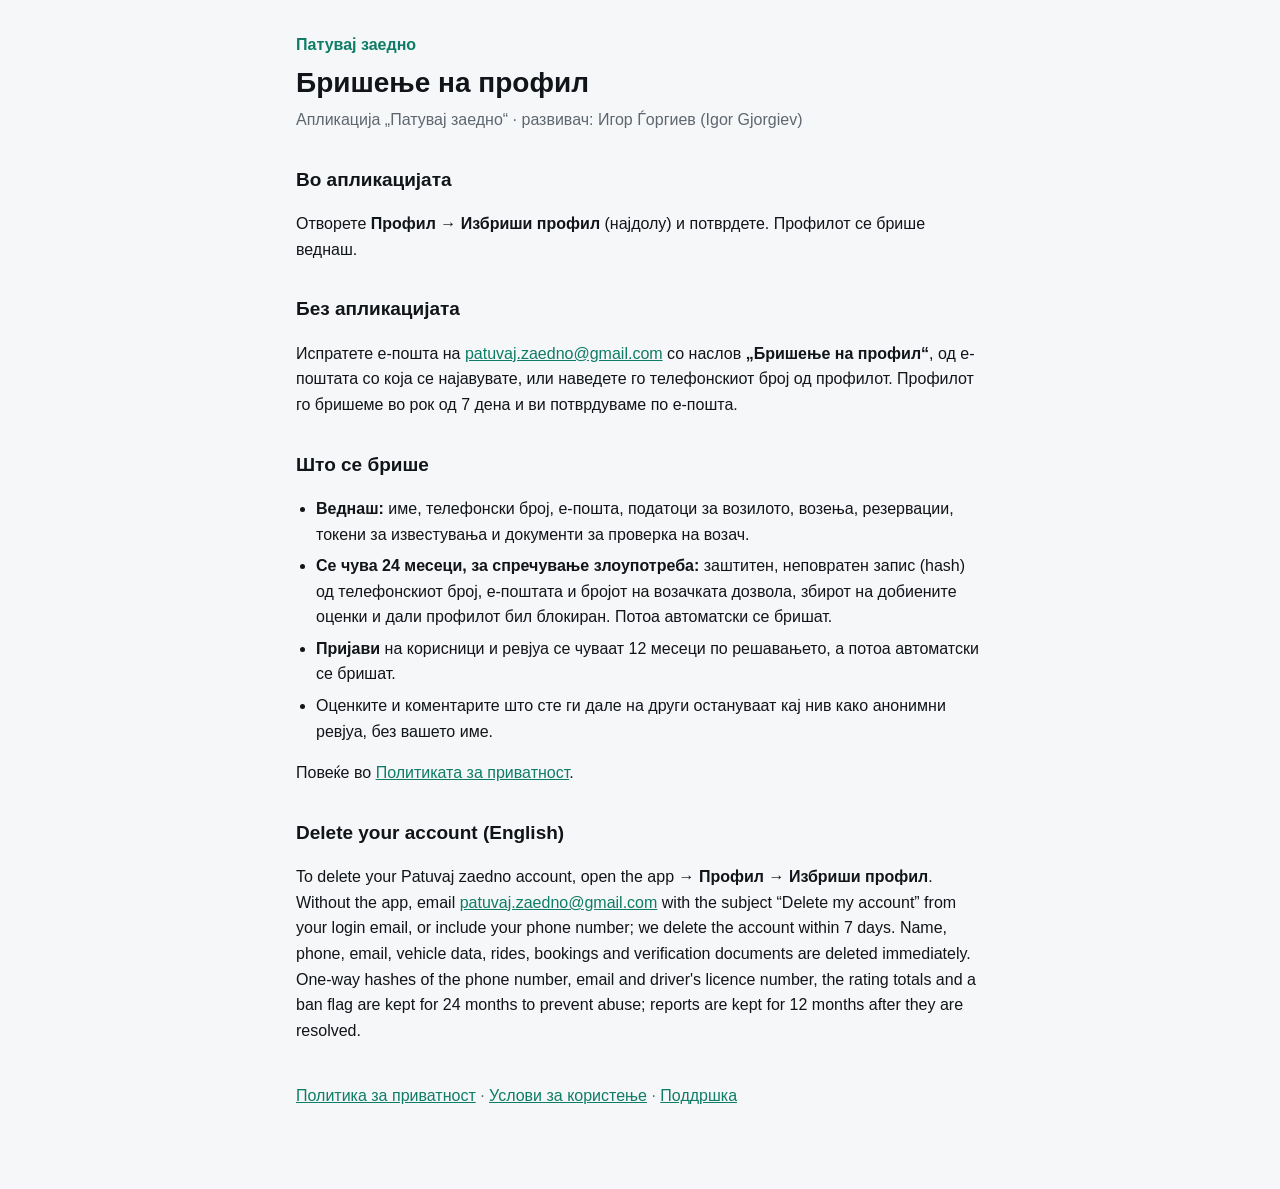
==== delete-account.html @ c8683651 "Add files via upload" ====
<!doctype html>
<html lang="mk">
<head>
<meta charset="utf-8">
<meta name="viewport" content="width=device-width, initial-scale=1">
<title>Бришење на профил — Патувај заедно</title>
<link rel="stylesheet" href="style.css">
</head>
<body>
<main>
<p class="brand"><a href="index.html">Патувај заедно</a></p>
<h1>Бришење на профил</h1>
<p class="muted">Апликација „Патувај заедно“ · развивач: Игор Ѓоргиев (Igor Gjorgiev)</p>

<h2>Во апликацијата</h2>
<p>Отворете <strong>Профил → Избриши профил</strong> (најдолу) и потврдете. Профилот се брише веднаш.</p>

<h2>Без апликацијата</h2>
<p>Испратете е-пошта на <a href="mailto:patuvaj.zaedno@gmail.com?subject=%D0%91%D1%80%D0%B8%D1%88%D0%B5%D1%9A%D0%B5%20%D0%BD%D0%B0%20%D0%BF%D1%80%D0%BE%D1%84%D0%B8%D0%BB">patuvaj.zaedno@gmail.com</a> со наслов <strong>„Бришење на профил“</strong>, од е-поштата со која се најавувате, или наведете го телефонскиот број од профилот. Профилот го бришеме во рок од 7 дена и ви потврдуваме по е-пошта.</p>

<h2>Што се брише</h2>
<ul>
  <li><strong>Веднаш:</strong> име, телефонски број, е-пошта, податоци за возилото, возења, резервации, токени за известувања и документи за проверка на возач.</li>
  <li><strong>Се чува 24 месеци, за спречување злоупотреба:</strong> заштитен, неповратен запис (hash) од телефонскиот број, е-поштата и бројот на возачката дозвола, збирот на добиените оценки и дали профилот бил блокиран. Потоа автоматски се бришат.</li>
  <li><strong>Пријави</strong> на корисници и ревјуа се чуваат 12 месеци по решавањето, а потоа автоматски се бришат.</li>
  <li>Оценките и коментарите што сте ги дале на други остануваат кај нив како анонимни ревјуа, без вашето име.</li>
</ul>
<p>Повеќе во <a href="privacy.html#prava">Политиката за приватност</a>.</p>

<h2 lang="en">Delete your account (English)</h2>
<p lang="en">To delete your Patuvaj zaedno account, open the app → <strong>Профил → Избриши профил</strong>. Without the app, email <a href="mailto:patuvaj.zaedno@gmail.com?subject=Delete%20my%20account">patuvaj.zaedno@gmail.com</a> with the subject “Delete my account” from your login email, or include your phone number; we delete the account within 7 days. Name, phone, email, vehicle data, rides, bookings and verification documents are deleted immediately. One-way hashes of the phone number, email and driver's licence number, the rating totals and a ban flag are kept for 24 months to prevent abuse; reports are kept for 12 months after they are resolved.</p>

<p class="links"><a href="privacy.html">Политика за приватност</a> · <a href="terms.html">Услови за користење</a> · <a href="index.html">Поддршка</a></p>
</main>
</body>
</html>
---- style.css ----
:root {
  --text: #111418;
  --muted: #5e6670;
  --bg: #f6f7f8;
  --card: #ffffff;
  --brand: #0e7c66;
  --border: #e2e5e9;
  --warn-bg: #fff4e0;
  --warn: #8a5300;
}
@media (prefers-color-scheme: dark) {
  :root {
    --text: #f2f4f6;
    --muted: #a3abb5;
    --bg: #0d0f12;
    --card: #171a1f;
    --brand: #2bb596;
    --border: #2a2f36;
    --warn-bg: #2e2412;
    --warn: #e0a040;
  }
}
* { box-sizing: border-box; }
body {
  margin: 0;
  background: var(--bg);
  color: var(--text);
  font: 16px/1.6 -apple-system, BlinkMacSystemFont, "Segoe UI", Roboto, sans-serif;
}
main {
  max-width: 720px;
  margin: 0 auto;
  padding: 32px 16px 64px;
}
.brand { font-weight: 700; color: var(--brand); margin: 0 0 8px; }
.brand a { color: inherit; text-decoration: none; }
h1 { font-size: 28px; line-height: 1.2; margin: 0 0 8px; }
h2 { font-size: 19px; margin: 32px 0 8px; }
h3 { font-size: 16px; margin: 20px 0 4px; }
a { color: var(--brand); }
ul { padding-left: 20px; }
li { margin: 6px 0; }
.muted { color: var(--muted); margin-top: 0; }
.draft {
  background: var(--warn-bg);
  color: var(--warn);
  border-radius: 10px;
  padding: 10px 14px;
  font-size: 14px;
}
.links { margin-top: 40px; color: var(--muted); }
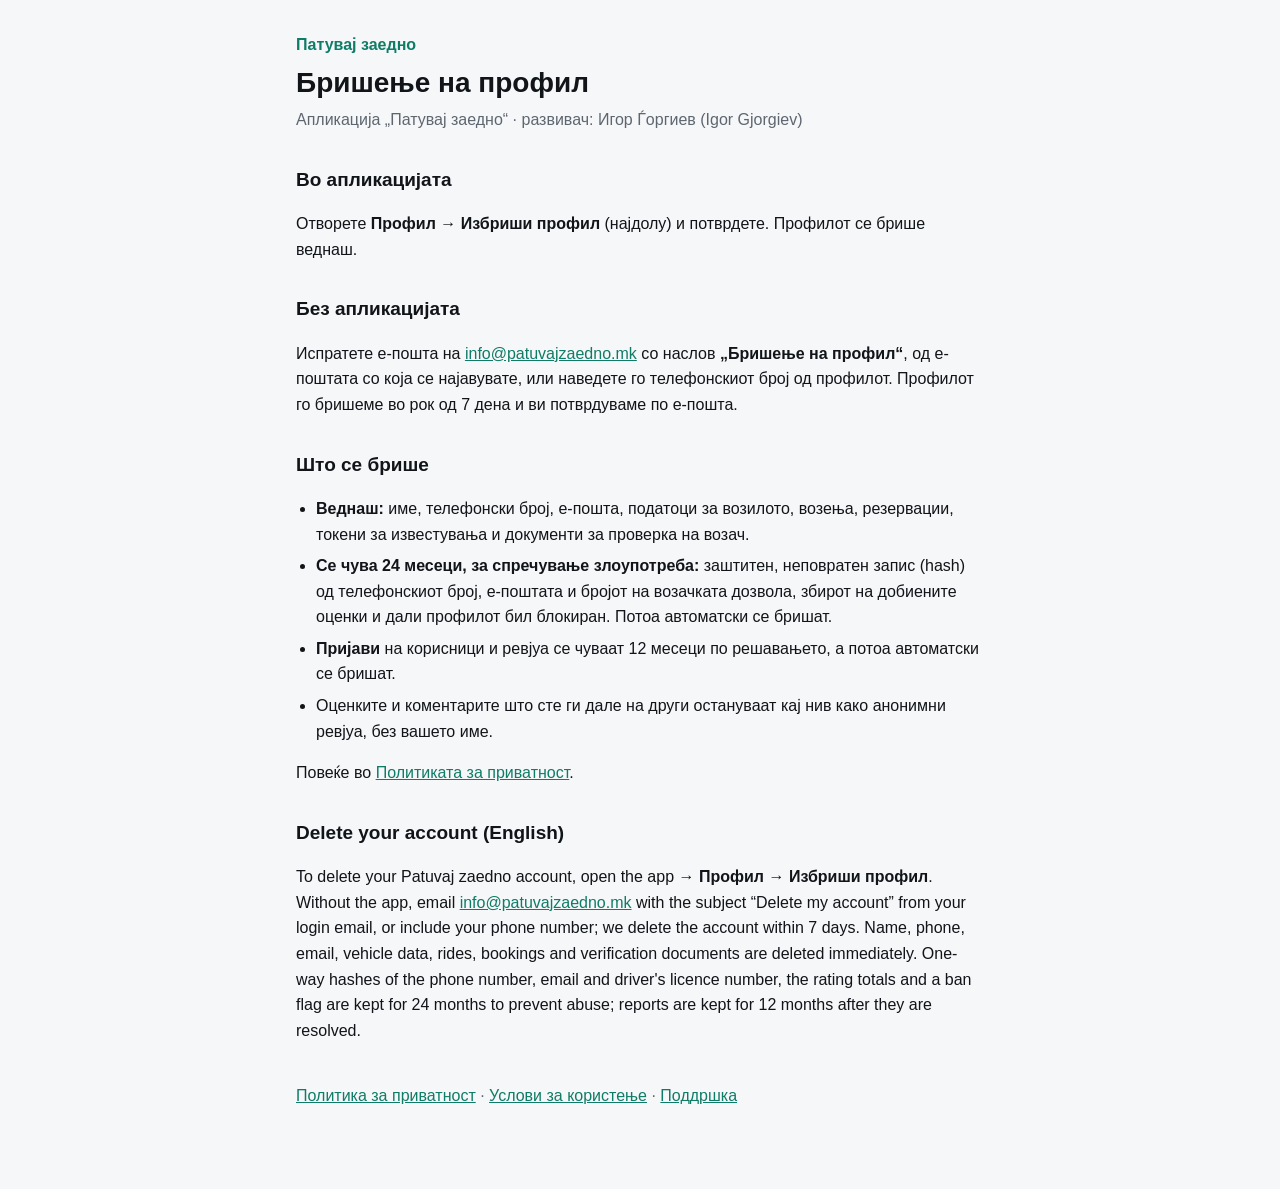
==== commit eb83bfa4: "Add files via upload" ====
--- a/delete-account.html
+++ b/delete-account.html
@@ -16,7 +16,7 @@
 <p>Отворете <strong>Профил → Избриши профил</strong> (најдолу) и потврдете. Профилот се брише веднаш.</p>
 
 <h2>Без апликацијата</h2>
-<p>Испратете е-пошта на <a href="mailto:patuvaj.zaedno@gmail.com?subject=%D0%91%D1%80%D0%B8%D1%88%D0%B5%D1%9A%D0%B5%20%D0%BD%D0%B0%20%D0%BF%D1%80%D0%BE%D1%84%D0%B8%D0%BB">patuvaj.zaedno@gmail.com</a> со наслов <strong>„Бришење на профил“</strong>, од е-поштата со која се најавувате, или наведете го телефонскиот број од профилот. Профилот го бришеме во рок од 7 дена и ви потврдуваме по е-пошта.</p>
+<p>Испратете е-пошта на <a href="mailto:info@patuvajzaedno.mk?subject=%D0%91%D1%80%D0%B8%D1%88%D0%B5%D1%9A%D0%B5%20%D0%BD%D0%B0%20%D0%BF%D1%80%D0%BE%D1%84%D0%B8%D0%BB">info@patuvajzaedno.mk</a> со наслов <strong>„Бришење на профил“</strong>, од е-поштата со која се најавувате, или наведете го телефонскиот број од профилот. Профилот го бришеме во рок од 7 дена и ви потврдуваме по е-пошта.</p>
 
 <h2>Што се брише</h2>
 <ul>
@@ -28,9 +28,9 @@
 <p>Повеќе во <a href="privacy.html#prava">Политиката за приватност</a>.</p>
 
 <h2 lang="en">Delete your account (English)</h2>
-<p lang="en">To delete your Patuvaj zaedno account, open the app → <strong>Профил → Избриши профил</strong>. Without the app, email <a href="mailto:patuvaj.zaedno@gmail.com?subject=Delete%20my%20account">patuvaj.zaedno@gmail.com</a> with the subject “Delete my account” from your login email, or include your phone number; we delete the account within 7 days. Name, phone, email, vehicle data, rides, bookings and verification documents are deleted immediately. One-way hashes of the phone number, email and driver's licence number, the rating totals and a ban flag are kept for 24 months to prevent abuse; reports are kept for 12 months after they are resolved.</p>
+<p lang="en">To delete your Patuvaj zaedno account, open the app → <strong>Профил → Избриши профил</strong>. Without the app, email <a href="mailto:info@patuvajzaedno.mk?subject=Delete%20my%20account">info@patuvajzaedno.mk</a> with the subject “Delete my account” from your login email, or include your phone number; we delete the account within 7 days. Name, phone, email, vehicle data, rides, bookings and verification documents are deleted immediately. One-way hashes of the phone number, email and driver's licence number, the rating totals and a ban flag are kept for 24 months to prevent abuse; reports are kept for 12 months after they are resolved.</p>
 
-<p class="links"><a href="privacy.html">Политика за приватност</a> · <a href="terms.html">Услови за користење</a> · <a href="index.html">Поддршка</a></p>
+<p class="links"><a href="privacy.html">Политика за приватност</a> · <a href="terms.html">Услови за користење</a> · <a href="support.html">Поддршка</a></p>
 </main>
 </body>
 </html>
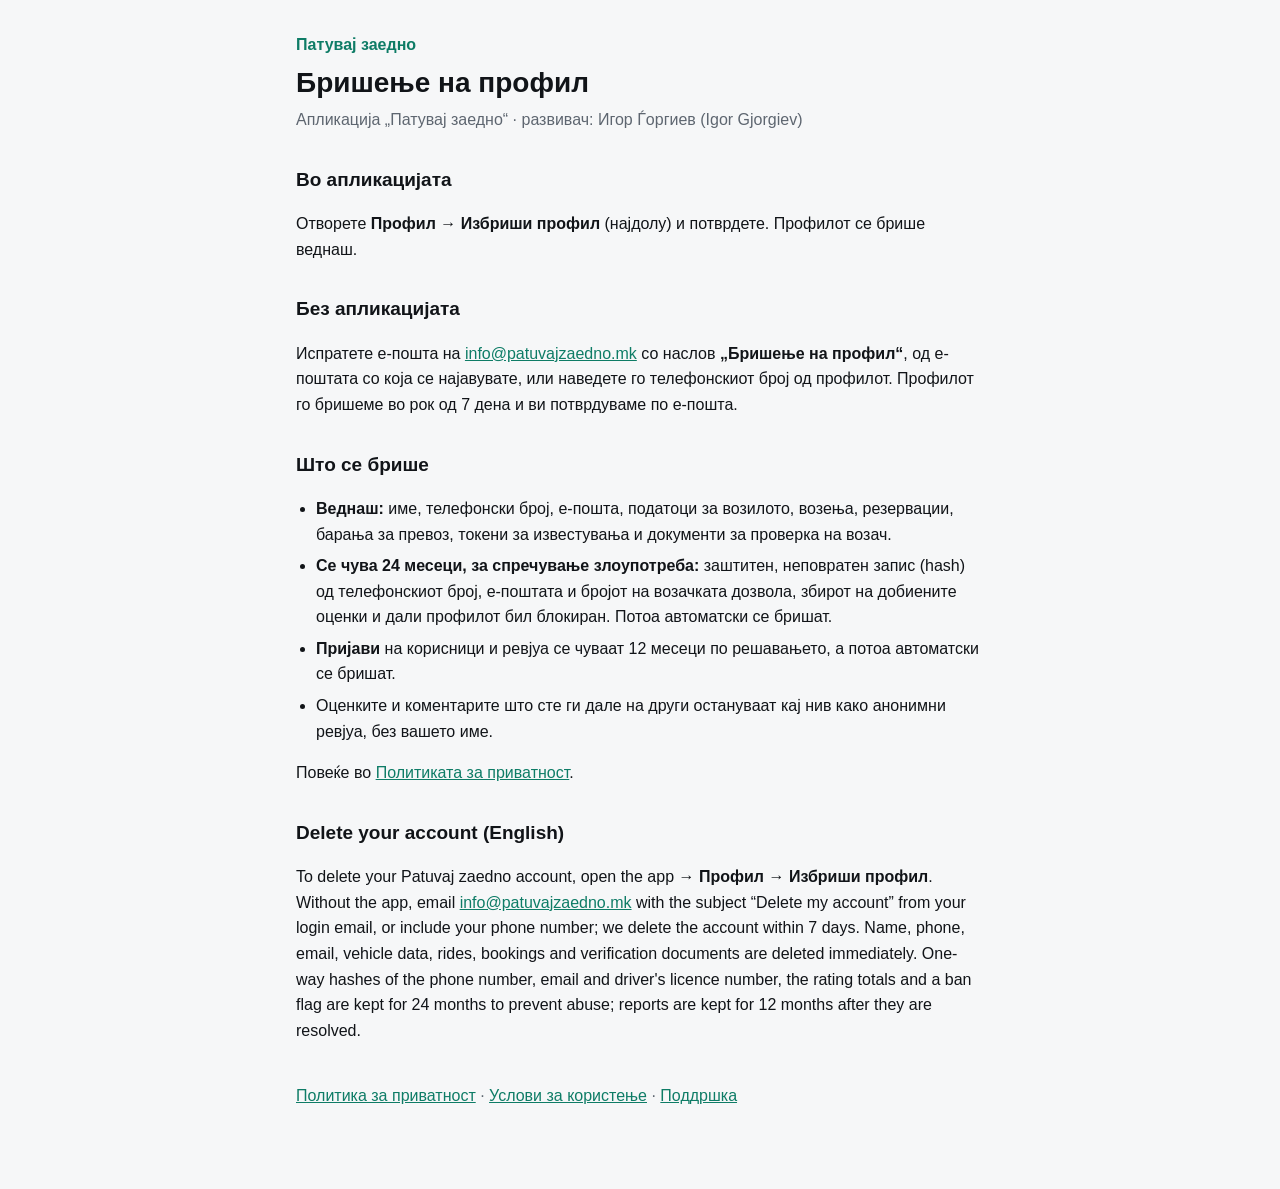
==== commit 142df596: "Add files via upload" ====
--- a/delete-account.html
+++ b/delete-account.html
@@ -20,7 +20,7 @@
 
 <h2>Што се брише</h2>
 <ul>
-  <li><strong>Веднаш:</strong> име, телефонски број, е-пошта, податоци за возилото, возења, резервации, токени за известувања и документи за проверка на возач.</li>
+  <li><strong>Веднаш:</strong> име, телефонски број, е-пошта, податоци за возилото, возења, резервации, барања за превоз, токени за известувања и документи за проверка на возач.</li>
   <li><strong>Се чува 24 месеци, за спречување злоупотреба:</strong> заштитен, неповратен запис (hash) од телефонскиот број, е-поштата и бројот на возачката дозвола, збирот на добиените оценки и дали профилот бил блокиран. Потоа автоматски се бришат.</li>
   <li><strong>Пријави</strong> на корисници и ревјуа се чуваат 12 месеци по решавањето, а потоа автоматски се бришат.</li>
   <li>Оценките и коментарите што сте ги дале на други остануваат кај нив како анонимни ревјуа, без вашето име.</li>
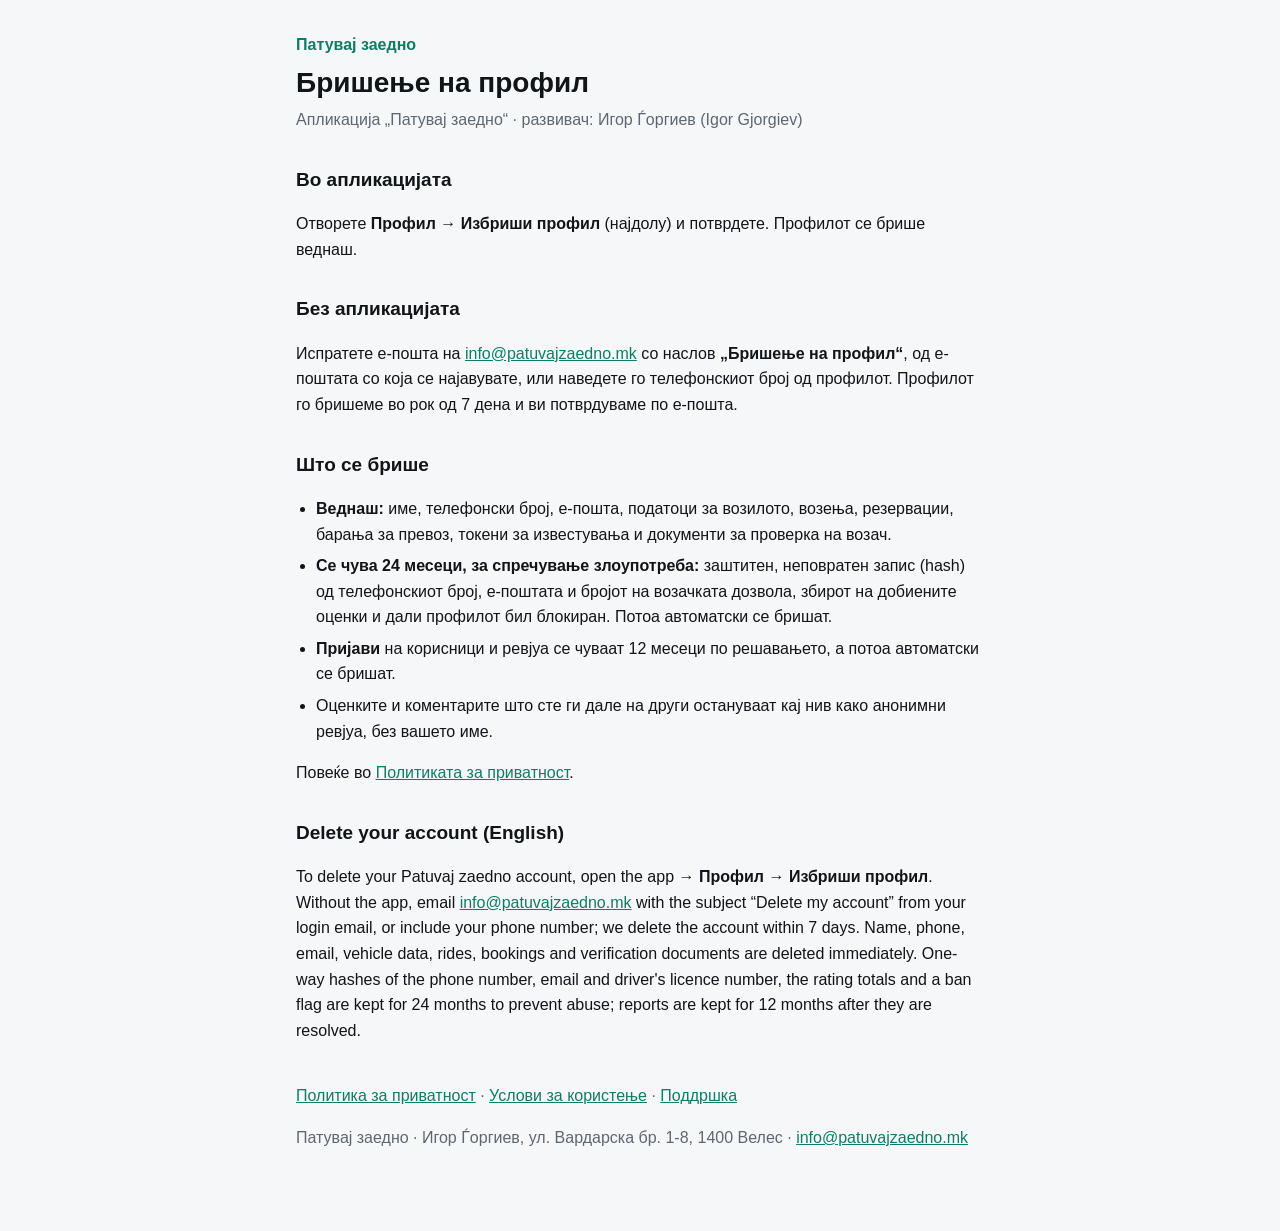
==== commit 04463044: "Add files via upload" ====
--- a/delete-account.html
+++ b/delete-account.html
@@ -31,6 +31,7 @@
 <p lang="en">To delete your Patuvaj zaedno account, open the app → <strong>Профил → Избриши профил</strong>. Without the app, email <a href="mailto:info@patuvajzaedno.mk?subject=Delete%20my%20account">info@patuvajzaedno.mk</a> with the subject “Delete my account” from your login email, or include your phone number; we delete the account within 7 days. Name, phone, email, vehicle data, rides, bookings and verification documents are deleted immediately. One-way hashes of the phone number, email and driver's licence number, the rating totals and a ban flag are kept for 24 months to prevent abuse; reports are kept for 12 months after they are resolved.</p>
 
 <p class="links"><a href="privacy.html">Политика за приватност</a> · <a href="terms.html">Услови за користење</a> · <a href="support.html">Поддршка</a></p>
+<p class="muted">Патувај заедно · Игор Ѓоргиев, ул. Вардарска бр. 1-8, 1400 Велес · <a href="mailto:info@patuvajzaedno.mk">info@patuvajzaedno.mk</a></p>
 </main>
 </body>
 </html>
